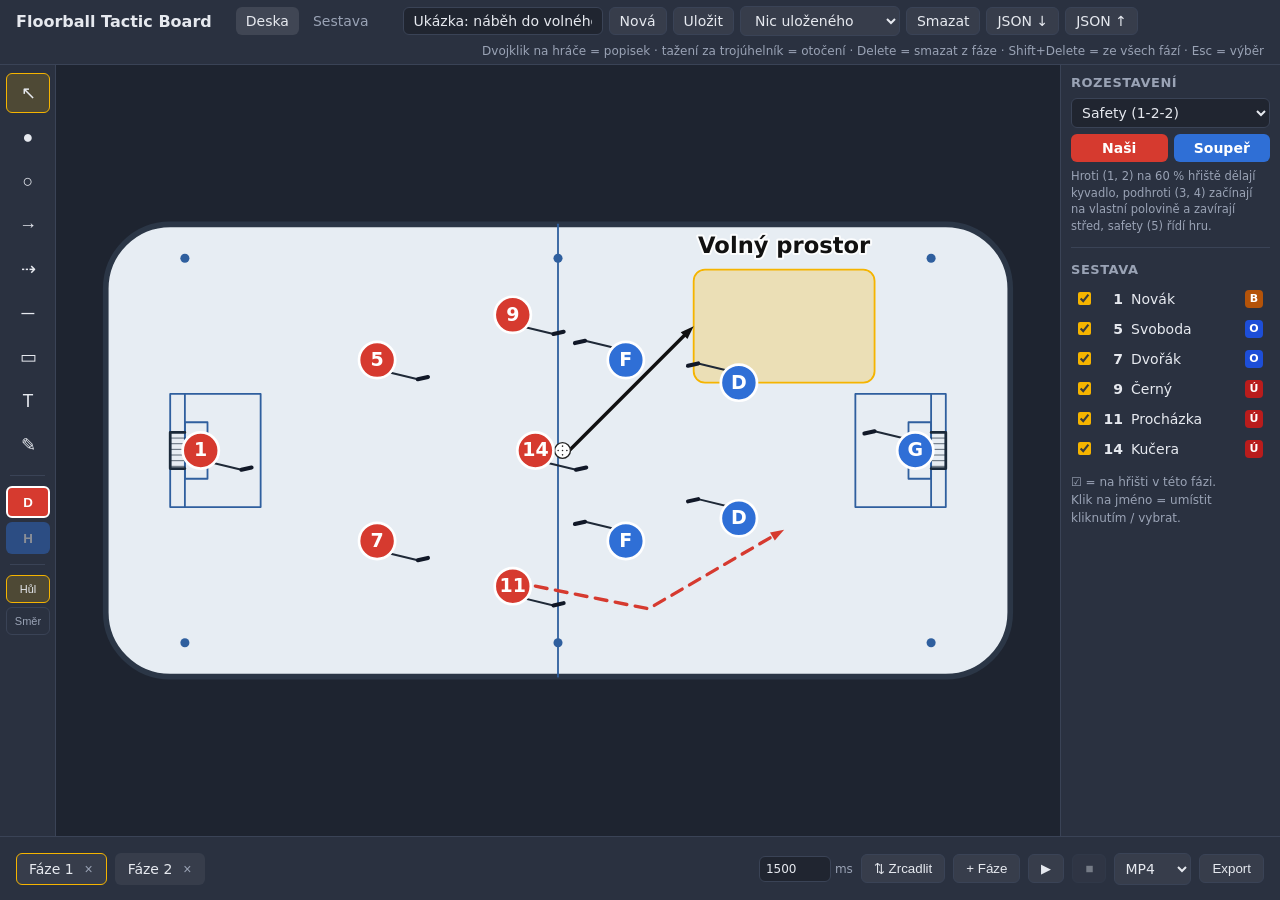
==== index.html @ cbce238b "Floorball Tactic Board: deska, fáze, přehrávání, export videa, sestava, rozestavení, model přesilovk" ====
<!DOCTYPE html>
<html lang="cs">
<head>
  <meta charset="utf-8">
  <meta name="viewport" content="width=device-width, initial-scale=1">
  <title>Floorball Tactic Board</title>
  <link rel="stylesheet" href="css/style.css">
</head>
<body>
  <header class="app-header">
    <h1 class="app-title">Floorball Tactic Board</h1>
    <nav class="app-nav">
      <a href="#" class="nav-link is-active" data-view="board">Deska</a>
      <a href="#" class="nav-link" data-view="roster">Sestava</a>
    </nav>
    <div class="file-controls">
      <input type="text" id="scene-name" class="scene-name" placeholder="Název taktiky" title="Název taktiky">
      <button id="btn-new" title="Nová prázdná taktika">Nová</button>
      <button id="btn-save" title="Uložit do prohlížeče">Uložit</button>
      <select id="saved-list" title="Uložené taktiky"></select>
      <button id="btn-delete-saved" title="Smazat vybranou uloženou taktiku">Smazat</button>
      <button id="btn-json-download" title="Stáhnout taktiku jako JSON soubor">JSON ↓</button>
      <button id="btn-json-upload" title="Nahrát taktiku z JSON souboru">JSON ↑</button>
      <input type="file" id="json-file" accept=".json,application/json" hidden>
    </div>
    <span class="hint" id="hint"></span>
  </header>

  <main class="app-main" id="view-board">
    <aside class="toolbar" id="toolbar">
      <button class="tool-btn is-active" data-tool="select" title="Výběr / přesun (Esc)">↖</button>
      <button class="tool-btn" data-tool="player" title="Hráč">●</button>
      <button class="tool-btn" data-tool="ball" title="Míček">○</button>
      <button class="tool-btn" data-tool="arrow" title="Šipka (přihrávka)">→</button>
      <button class="tool-btn" data-tool="arrow-dashed" title="Přerušovaná šipka (pohyb)">⇢</button>
      <button class="tool-btn" data-tool="line" title="Čára">─</button>
      <button class="tool-btn" data-tool="zone" title="Zóna">▭</button>
      <button class="tool-btn" data-tool="text" title="Text">T</button>
      <button class="tool-btn" data-tool="pen" title="Volné pero">✎</button>

      <div class="toolbar-sep"></div>

      <div class="team-toggle" title="Tým pro nové hráče a barvu čar">
        <button class="team-btn team-home is-active" data-team="home" title="Domácí">D</button>
        <button class="team-btn team-away" data-team="away" title="Hosté">H</button>
      </div>

      <div class="toolbar-sep"></div>

      <div class="view-toggle" title="Zobrazení u všech hráčů">
        <button class="view-btn" data-view-toggle="sticks" title="Hole zapnout / vypnout">Hůl</button>
        <button class="view-btn" data-view-toggle="direction" title="Trojúhelník směru zapnout / vypnout">Směr</button>
      </div>
    </aside>

    <section class="board" id="board">
      <canvas id="board-canvas" aria-label="Taktická deska"></canvas>

      <!-- Vlastnosti vybraného textu -->
      <div class="props-bar" id="props-bar" hidden>
        <span class="props-label">Písmo</span>
        <button id="prop-font-minus" title="Menší písmo (klávesa −)">A−</button>
        <span class="props-value" id="prop-font-value"></span>
        <button id="prop-font-plus" title="Větší písmo (klávesa +)">A+</button>
        <span class="props-sep"></span>
        <span class="props-label">Šířka</span>
        <button id="prop-width-minus" title="Užší odstavec (víc řádků)">◂</button>
        <span class="props-value" id="prop-width-value"></span>
        <button id="prop-width-plus" title="Širší odstavec (míň řádků)">▸</button>
        <span class="props-sep"></span>
        <button id="prop-text-edit" title="Upravit text (také dvojklik)">Upravit text</button>
      </div>
    </section>

    <!-- Rychlý výběr ze sestavy: kdo je na hřišti v této fázi, umístění kliknutím -->
    <aside class="roster-panel" id="roster-panel">
      <h2 class="roster-panel-title">Rozestavení</h2>
      <div class="formation-box">
        <select id="formation-select" title="Vyberte systém"></select>
        <div class="formation-actions">
          <button id="btn-formation-home" class="formation-btn team-home" title="Postavit naše hráče (do aktuální fáze)">Naši</button>
          <button id="btn-formation-away" class="formation-btn team-away" title="Postavit soupeře zrcadlově (do aktuální fáze)">Soupeř</button>
        </div>
        <p class="formation-desc" id="formation-desc"></p>
      </div>

      <h2 class="roster-panel-title">Sestava</h2>
      <div class="roster-panel-list" id="roster-panel-list"></div>
      <p class="roster-panel-empty" id="roster-panel-empty" hidden>
        Sestava je prázdná. Hráče přidáte na stránce <a href="#" data-view="roster" class="nav-link-inline">Sestava</a>.
      </p>
      <p class="roster-panel-help">
        ☑ = na hřišti v této fázi.<br>
        Klik na jméno = umístit kliknutím / vybrat.
      </p>
    </aside>
  </main>

  <!-- Stránka Sestava: editace seznamu hráčů -->
  <section class="view-roster" id="view-roster" hidden>
    <div class="roster-page">
      <h2>Sestava týmu</h2>
      <p class="roster-count" id="roster-count"></p>
      <table class="roster-table">
        <thead>
          <tr><th>Číslo</th><th>Jméno</th><th>Pozice</th><th></th></tr>
        </thead>
        <tbody id="roster-table-body"></tbody>
      </table>

      <form class="roster-add" id="roster-add-form">
        <h3>Přidat hráče</h3>
        <div class="roster-add-row">
          <input type="number" id="roster-add-number" min="0" max="99" placeholder="Číslo" class="roster-num">
          <input type="text" id="roster-add-name" placeholder="Jméno" required>
          <select id="roster-add-position">
            <option value="goalie">Brankář</option>
            <option value="defender">Obránce</option>
            <option value="forward" selected>Útočník</option>
          </select>
          <button type="submit">Přidat</button>
        </div>
      </form>
    </div>
  </section>

  <footer class="phase-bar" id="phase-bar">
    <div class="phase-list" id="phase-list"></div>
    <div class="phase-controls">
      <label class="duration-field" title="Délka přechodu z této fáze do další">
        <input type="number" id="phase-duration" min="100" step="100" value="1500"> ms
      </label>
      <button id="btn-mirror" title="Zrcadlit celou akci na druhou stranu hřiště (nahoře ↔ dole). Texty a čísla zůstávají čitelné, naše branka zůstává vlevo.">⇅ Zrcadlit</button>
      <button id="btn-phase-add" title="Přidat fázi (kopie aktuální)">+ Fáze</button>
      <button id="btn-play" title="Přehrát / pauza (mezerník)">▶</button>
      <button id="btn-stop" title="Zastavit a vrátit na začátek">■</button>
      <select id="export-format" class="export-format" title="Formát videa: MP4 pro WhatsApp a telefony, WebM jako záloha"></select>
      <button id="btn-export" title="Export videa" disabled>Export</button>
    </div>
  </footer>

  <!-- Klasické skripty (ne ES moduly), aby appka běžela i z file:// bez serveru.
       Každý soubor přidává svůj modul do globálního jmenného prostoru window.FB.
       Pořadí: model → renderer → časová osa → přehrávač → úložiště → export → nástroje → UI → main. -->
  <script src="js/scene.js"></script>
  <script src="js/canvas-renderer.js"></script>
  <script src="js/phases.js"></script>
  <script src="js/player.js"></script>
  <script src="js/storage.js"></script>
  <script src="js/mp4-muxer.js"></script>
  <script src="js/export-video.js"></script>
  <script src="js/tools.js"></script>
  <script src="js/roster.js"></script>
  <script src="js/formations.js"></script>
  <script src="js/examples.js"></script>
  <script src="js/examples/playbook.js"></script>
  <script src="js/examples/reserse-obrana.js"></script>
  <script src="js/ui.js"></script>
  <script src="js/main.js"></script>
</body>
</html>
---- css/style.css ----
/* Floorball Tactic Board — základní layout */

:root {
  --bg: #1e2430;
  --panel: #2a3140;
  --panel-border: #3a4356;
  --text: #e6e9ef;
  --text-muted: #9aa3b5;
  --accent: #f5b400;
  --toolbar-w: 56px;
  --phase-bar-h: 64px;
  --header-h: 48px;
}

* { box-sizing: border-box; }

html, body {
  margin: 0;
  height: 100%;
  background: var(--bg);
  color: var(--text);
  font-family: system-ui, -apple-system, "Segoe UI", Roboto, sans-serif;
  font-size: 14px;
}

body {
  display: flex;
  flex-direction: column;
}

/* Hlavička */
.app-header {
  min-height: var(--header-h);
  display: flex;
  flex-wrap: wrap;
  align-items: center;
  gap: 8px 24px;
  padding: 6px 16px;
  background: var(--panel);
  border-bottom: 1px solid var(--panel-border);
}

.file-controls {
  display: flex;
  align-items: center;
  gap: 6px;
}

.file-controls button,
.file-controls select,
.file-controls input[type="text"] {
  padding: 5px 10px;
  border-radius: 6px;
  border: 1px solid var(--panel-border);
  background: rgba(255,255,255,0.06);
  color: var(--text);
  font: inherit;
  cursor: pointer;
}
.file-controls select { max-width: 160px; }
.file-controls input[type="text"] {
  width: 200px;
  cursor: text;
  background: rgba(0,0,0,0.25);
}
.file-controls button:hover:not(:disabled),
.file-controls select:hover:not(:disabled) { background: rgba(255,255,255,0.12); }
.file-controls button:disabled,
.file-controls select:disabled,
.file-controls input:disabled { opacity: 0.4; cursor: default; }

.app-title {
  margin: 0;
  font-size: 16px;
  font-weight: 600;
}

.app-nav { display: flex; gap: 4px; }

.nav-link {
  color: var(--text-muted);
  text-decoration: none;
  padding: 6px 10px;
  border-radius: 6px;
}
.nav-link:hover { color: var(--text); background: rgba(255,255,255,0.05); }
.nav-link.is-active { color: var(--text); background: rgba(255,255,255,0.1); }

/* Hlavní plocha: nástroje vlevo, deska vpravo */
.app-main {
  flex: 1;
  display: flex;
  min-height: 0;
}

.toolbar {
  width: var(--toolbar-w);
  display: flex;
  flex-direction: column;
  gap: 4px;
  padding: 8px 6px;
  background: var(--panel);
  border-right: 1px solid var(--panel-border);
}

.tool-btn {
  width: 44px;
  height: 40px;
  border: 1px solid transparent;
  border-radius: 6px;
  background: transparent;
  color: var(--text);
  font-size: 18px;
  cursor: pointer;
}
.tool-btn:hover { background: rgba(255,255,255,0.06); }
.tool-btn.is-active { background: rgba(245,180,0,0.18); border-color: var(--accent); }
.tool-btn:disabled { opacity: 0.4; cursor: default; }

.toolbar-sep {
  height: 1px;
  margin: 6px 4px;
  background: var(--panel-border);
}

.team-toggle {
  display: flex;
  flex-direction: column;
  gap: 4px;
}

.team-btn {
  width: 44px;
  height: 32px;
  border: 2px solid transparent;
  border-radius: 6px;
  color: #fff;
  font-weight: 700;
  cursor: pointer;
  opacity: 0.45;
}
.team-btn.team-home { background: #d63a2f; }
.team-btn.team-away { background: #2f6fd6; }
.team-btn.is-active { opacity: 1; border-color: #fff; }

.view-toggle {
  display: flex;
  flex-direction: column;
  gap: 4px;
}

.view-btn {
  width: 44px;
  height: 28px;
  border: 1px solid var(--panel-border);
  border-radius: 6px;
  background: transparent;
  color: var(--text-muted);
  font-size: 11px;
  cursor: pointer;
}
.view-btn:hover { background: rgba(255,255,255,0.06); }
.view-btn.is-active { background: rgba(245,180,0,0.18); border-color: var(--accent); color: var(--text); }

.hint {
  margin-left: auto;
  color: var(--text-muted);
  font-size: 12px;
}

.board {
  flex: 1;
  position: relative;
  min-width: 0;
  min-height: 0;
  overflow: hidden;
}

#board-canvas {
  display: block;
  width: 100%;
  height: 100%;
  touch-action: none; /* aby šlo kreslit prstem bez scrollování */
}

/* Lišta vlastností vybraného objektu (plave nad deskou) */
.props-bar {
  position: absolute;
  top: 10px;
  left: 50%;
  transform: translateX(-50%);
  display: flex;
  align-items: center;
  gap: 6px;
  padding: 6px 10px;
  border-radius: 8px;
  background: var(--panel);
  border: 1px solid var(--accent);
  box-shadow: 0 4px 14px rgba(0,0,0,0.35);
  font-size: 12px;
  white-space: nowrap;
}
.props-bar button {
  padding: 4px 9px;
  border-radius: 6px;
  border: 1px solid var(--panel-border);
  background: rgba(255,255,255,0.06);
  color: var(--text);
  font: inherit;
  cursor: pointer;
}
.props-bar button:hover { background: rgba(255,255,255,0.14); }
.props-label { color: var(--text-muted); }
.props-value { min-width: 38px; text-align: center; font-variant-numeric: tabular-nums; }
.props-sep { width: 1px; height: 18px; background: var(--panel-border); margin: 0 4px; }

/* Lišta fází */
.phase-bar {
  height: var(--phase-bar-h);
  display: flex;
  align-items: center;
  gap: 16px;
  padding: 0 16px;
  background: var(--panel);
  border-top: 1px solid var(--panel-border);
}

.phase-list {
  flex: 1;
  display: flex;
  gap: 8px;
  overflow-x: auto;
}

.phase-chip {
  display: flex;
  align-items: center;
  gap: 6px;
  padding: 6px 8px 6px 12px;
  border-radius: 6px;
  background: rgba(255,255,255,0.06);
  border: 1px solid transparent;
  cursor: pointer;
  white-space: nowrap;
  user-select: none;
}
.phase-chip.is-active { border-color: var(--accent); }

.phase-chip-del {
  width: 18px;
  height: 18px;
  padding: 0;
  border: none;
  border-radius: 4px;
  background: transparent;
  color: var(--text-muted);
  font-size: 14px;
  line-height: 1;
  cursor: pointer;
}
.phase-chip-del:hover { background: rgba(255,255,255,0.12); color: var(--text); }

.phase-controls { display: flex; align-items: center; gap: 8px; }

.duration-field {
  display: flex;
  align-items: center;
  gap: 4px;
  color: var(--text-muted);
  font-size: 12px;
}
.duration-field input {
  width: 72px;
  padding: 5px 6px;
  border-radius: 6px;
  border: 1px solid var(--panel-border);
  background: rgba(0,0,0,0.25);
  color: var(--text);
  font: inherit;
}
.duration-field input:disabled { opacity: 0.4; }

/* Rozbalovací nabídky: tmavý seznam, čitelné skupiny (prohlížeč jinak
   kreslí položky na bílém pozadí se světlým textem) */
select { color-scheme: dark; }
select option,
select optgroup {
  background: #1e2430;
  color: var(--text);
}
select optgroup {
  font-weight: 700;
  font-style: normal;
  color: var(--accent);
}
select option { font-weight: 400; padding: 4px 8px; }

/* Skryté pohledy — atribut hidden musí přebít display: flex */
[hidden] { display: none !important; }

/* Panel sestavy vedle desky */
.roster-panel {
  width: 220px;
  display: flex;
  flex-direction: column;
  padding: 10px 10px;
  background: var(--panel);
  border-left: 1px solid var(--panel-border);
  overflow-y: auto;
}

.roster-panel-title {
  margin: 0 0 8px;
  font-size: 13px;
  font-weight: 600;
  text-transform: uppercase;
  letter-spacing: 0.04em;
  color: var(--text-muted);
}

.roster-panel-list { display: flex; flex-direction: column; gap: 2px; }

/* Rozestavení jedním klikem */
.formation-box {
  display: flex;
  flex-direction: column;
  gap: 6px;
  margin-bottom: 14px;
  padding-bottom: 12px;
  border-bottom: 1px solid var(--panel-border);
}
.formation-box select {
  width: 100%;
  padding: 5px 6px;
  border-radius: 6px;
  border: 1px solid var(--panel-border);
  background: rgba(0,0,0,0.25);
  color: var(--text);
  font: inherit;
}
.formation-actions { display: flex; gap: 6px; }
.formation-btn {
  flex: 1;
  padding: 5px 0;
  border: 1px solid transparent;
  border-radius: 6px;
  color: #fff;
  font: inherit;
  font-weight: 600;
  cursor: pointer;
}
.formation-btn.team-home { background: #d63a2f; }
.formation-btn.team-away { background: #2f6fd6; }
.formation-btn:hover:not(:disabled) { filter: brightness(1.15); }
.formation-btn:disabled, .formation-box select:disabled { opacity: 0.4; cursor: default; }
.formation-desc {
  margin: 0;
  font-size: 11.5px;
  line-height: 1.45;
  color: var(--text-muted);
}

.roster-row {
  display: flex;
  align-items: center;
  gap: 8px;
  padding: 4px 6px;
  border-radius: 6px;
  border: 1px solid transparent;
}
.roster-row:hover { background: rgba(255,255,255,0.05); }
.roster-row.is-selected { border-color: var(--accent); }
.roster-row.is-pending { background: rgba(245,180,0,0.18); }
.roster-row input[type="checkbox"] { margin: 0; accent-color: var(--accent); }

.roster-row-num {
  width: 24px;
  text-align: right;
  font-weight: 700;
  font-variant-numeric: tabular-nums;
  color: var(--text-muted);
}
.roster-row.is-on-court .roster-row-num { color: var(--text); }

.roster-row-name {
  flex: 1;
  cursor: pointer;
  white-space: nowrap;
  overflow: hidden;
  text-overflow: ellipsis;
}
.roster-row-name:hover { text-decoration: underline; }

.roster-row-pos {
  width: 18px;
  height: 18px;
  border-radius: 4px;
  font-size: 11px;
  font-weight: 700;
  line-height: 18px;
  text-align: center;
  color: #fff;
  background: #6b7280;
}
.roster-row-pos.pos-goalie { background: #b45309; }
.roster-row-pos.pos-defender { background: #1d4ed8; }
.roster-row-pos.pos-forward { background: #b91c1c; }

.roster-panel-empty,
.roster-panel-help {
  margin: 10px 0 0;
  font-size: 12px;
  color: var(--text-muted);
  line-height: 1.5;
}
.nav-link-inline { color: var(--accent); }

/* Stránka Sestava */
.view-roster {
  flex: 1;
  overflow-y: auto;
  padding: 24px 16px;
}

.roster-page {
  max-width: 640px;
  margin: 0 auto;
}
.roster-page h2 { margin: 0 0 4px; font-size: 20px; }
.roster-page h3 { margin: 0 0 8px; font-size: 14px; color: var(--text-muted); }
.roster-count { margin: 0 0 16px; color: var(--text-muted); }

.roster-table {
  width: 100%;
  border-collapse: collapse;
  margin-bottom: 24px;
}
.roster-table th {
  text-align: left;
  font-size: 12px;
  font-weight: 600;
  color: var(--text-muted);
  padding: 6px 8px;
  border-bottom: 1px solid var(--panel-border);
}
.roster-table td { padding: 4px 8px; border-bottom: 1px solid rgba(255,255,255,0.05); }
.roster-table td:first-child { width: 80px; }
.roster-table td:nth-child(3) { width: 140px; }
.roster-table td:last-child { width: 40px; text-align: right; }

.roster-page input[type="text"],
.roster-page input[type="number"],
.roster-page select {
  width: 100%;
  padding: 6px 8px;
  border-radius: 6px;
  border: 1px solid var(--panel-border);
  background: rgba(0,0,0,0.25);
  color: var(--text);
  font: inherit;
}
.roster-page input.roster-num { width: 70px; }

.roster-del {
  width: 26px;
  height: 26px;
  border: none;
  border-radius: 6px;
  background: transparent;
  color: var(--text-muted);
  font-size: 16px;
  cursor: pointer;
}
.roster-del:hover { background: rgba(214,58,47,0.25); color: #fff; }

.roster-add {
  padding: 16px;
  border-radius: 8px;
  background: var(--panel);
  border: 1px solid var(--panel-border);
}
.roster-add-row { display: flex; gap: 8px; align-items: center; }
.roster-add-row input[type="text"] { flex: 1; }
.roster-add-row select { width: 130px; }
.roster-add-row button {
  padding: 6px 14px;
  border-radius: 6px;
  border: 1px solid var(--accent);
  background: rgba(245,180,0,0.18);
  color: var(--text);
  font: inherit;
  cursor: pointer;
}

.phase-controls button {
  padding: 6px 12px;
  border-radius: 6px;
  border: 1px solid var(--panel-border);
  background: rgba(255,255,255,0.06);
  color: var(--text);
  cursor: pointer;
}
.phase-controls button:disabled { opacity: 0.4; cursor: default; }

.export-format {
  padding: 6px 6px;
  border-radius: 6px;
  border: 1px solid var(--panel-border);
  background: rgba(255,255,255,0.06);
  color: var(--text);
  font: inherit;
}
.export-format:disabled { opacity: 0.4; }
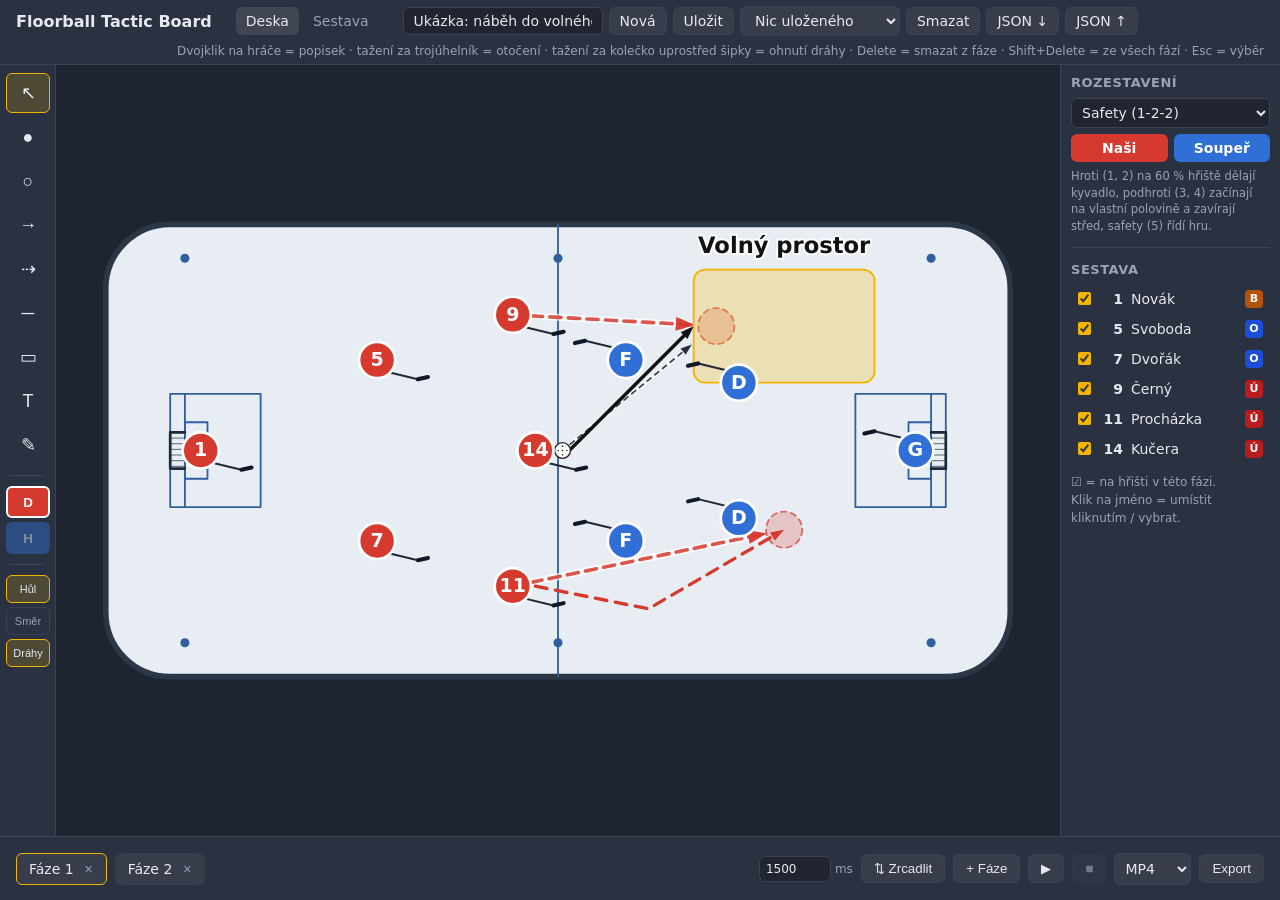
==== commit 42814691: "Dráhy pohybu: šipky do další fáze, ohnutí tažením, běh po oblouku Přepínač Dráhy zobrazí u hráčů a m" ====
--- a/index.html
+++ b/index.html
@@ -50,6 +50,7 @@
       <div class="view-toggle" title="Zobrazení u všech hráčů">
         <button class="view-btn" data-view-toggle="sticks" title="Hole zapnout / vypnout">Hůl</button>
         <button class="view-btn" data-view-toggle="direction" title="Trojúhelník směru zapnout / vypnout">Směr</button>
+        <button class="view-btn" data-view-toggle="paths" title="Šipky pohybu do další fáze zapnout / vypnout. U vybraného hráče chytněte kolečko uprostřed šipky a ohněte dráhu.">Dráhy</button>
       </div>
     </aside>
 
@@ -155,6 +156,7 @@
   <script src="js/examples.js"></script>
   <script src="js/examples/playbook.js"></script>
   <script src="js/examples/reserse-obrana.js"></script>
+  <script src="js/examples/reserse-napadani.js"></script>
   <script src="js/ui.js"></script>
   <script src="js/main.js"></script>
 </body>
